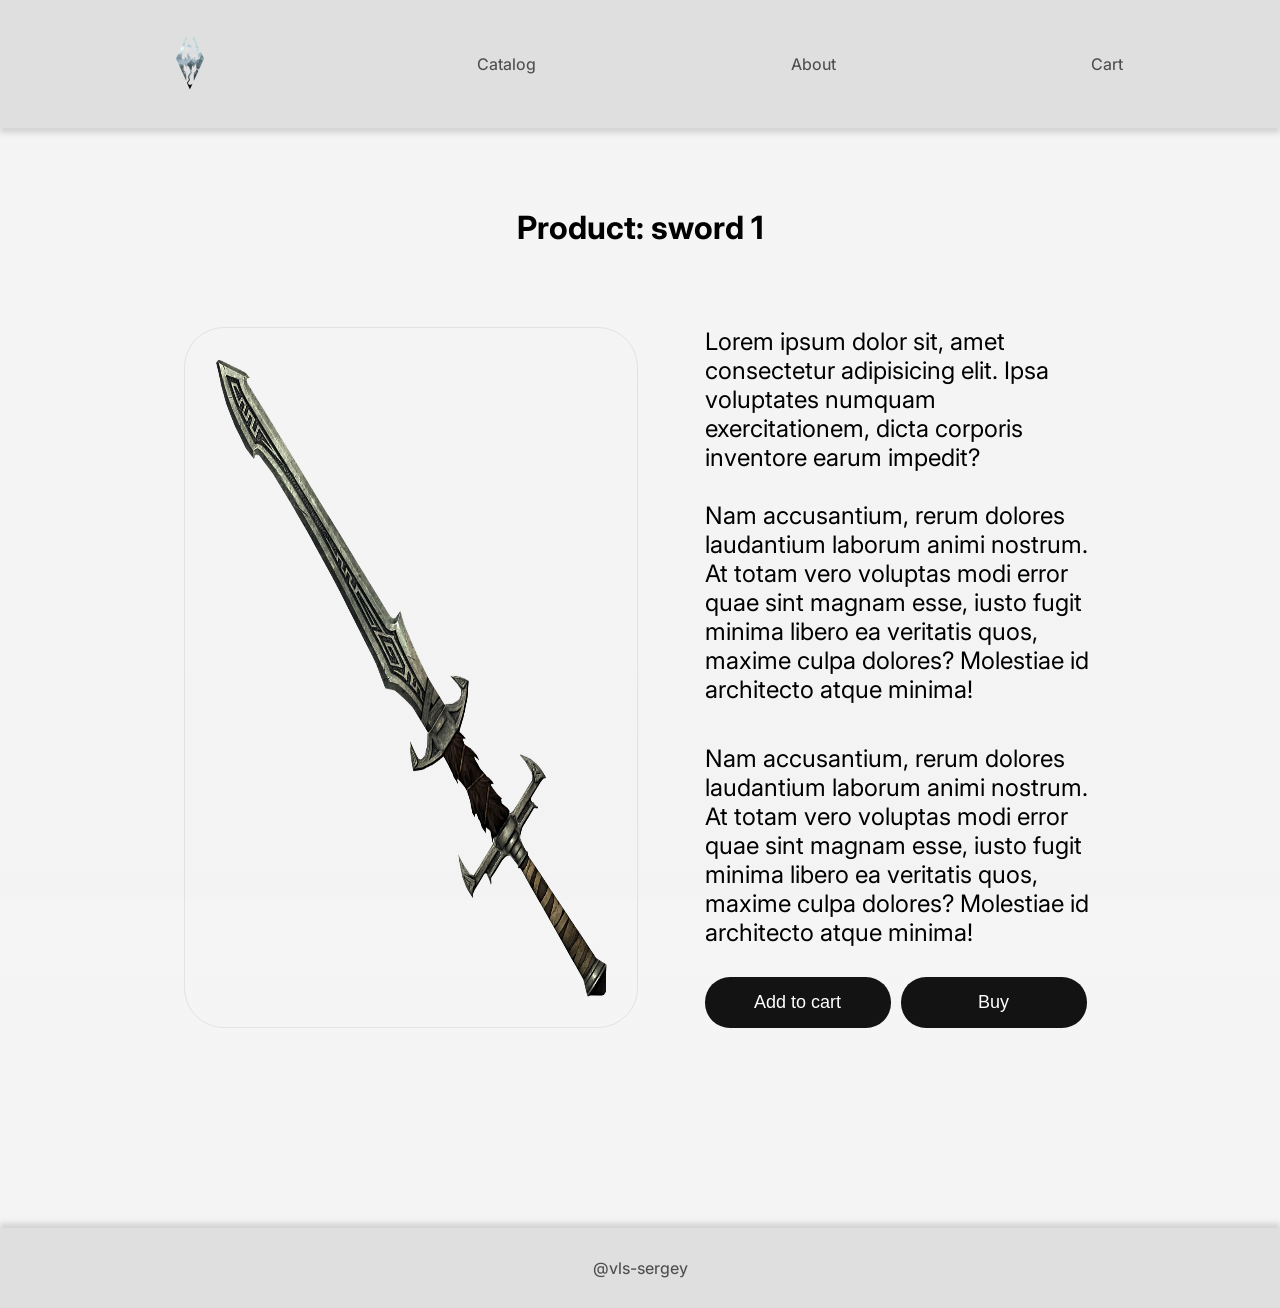
==== item.html @ 7fe6c7fb "Add files via upload" ====
<!DOCTYPE html>
<html lang="en">
<head>
    <meta charset="UTF-8">
    <meta name="viewport" content="width=device-width, initial-scale=1.0">
    <title>Item page</title>
    <link href="https://fonts.googleapis.com/css2?family=Inter&display=swap" rel="stylesheet">
    <link rel="stylesheet" href="styles.css">
    
</head>
<body>
    <header class="top-bar">
        
        <nav>
            
           <ul>
            <li><a href="index.html"><img src="Images/logo.png" alt=""></a></li>
            <li><a href="index.html"> Catalog</a></li>
            <li><a href="#"> About</a></li>
            <li><a href="#"> Cart</a></li>
        </ul>
        </nav>
    </header>
    <div id="catalog"><h1>Product: sword 1</h1></div>
    <div class="item">

        <img  src="Images/sword1.webp" alt="">

        <div class = "right-side">
             <p>Lorem ipsum dolor sit, amet consectetur adipisicing elit. Ipsa voluptates numquam exercitationem, dicta corporis inventore earum impedit? 
                <br/><br/>Nam accusantium, rerum dolores laudantium laborum animi nostrum. At totam vero voluptas modi error quae sint magnam esse, iusto fugit minima libero ea veritatis quos, maxime culpa dolores? Molestiae id architecto atque minima!</p>
                <br/><br/><p>Nam accusantium, rerum dolores laudantium laborum animi nostrum. At totam vero voluptas modi error quae sint magnam esse, iusto fugit minima libero ea veritatis quos, maxime culpa dolores? Molestiae id architecto atque minima!</p>
            
            <div class = "buttons">
                <button id="addToCartButton">Add to cart</button>
                <button id="buyButton">Buy</button>
            </div>
              
        </div>
       
    </div>
        


     <footer>
        <nav>
           <ul>
            <li><a href="#">@vls-sergey</a></li>
           
        </ul>
        </nav>
     </footer>

     <script src="index.js"></script>
     </body>

</html>
---- styles.css ----
*{
    margin: 0;
    padding: 0;
}

body{
    font-family: Inter, system-ui, sans-serif;
    background:linear-gradient(to top,#f3f3f3,#f5f5f5 );
    height: 100vh;
}

header{
    top: 0;
    position: sticky;
    width: 100%;
    box-shadow: 0px 5px 5px rgba(182, 182, 182, 0.5);
}

footer{
    width: 100%;
    margin-top: 30px;
    box-shadow: 0px -5px 5px rgba(182, 182, 182, 0.5);

}

nav{
    background-color: rgba(218, 218, 218, 0.8);
    padding: 0%;
    margin: 0%;
    width: 100%;
}

.top-bar nav img{
    height: 64px;
}

nav ul{
    list-style-type: none;
    padding: 30px;
    display:  flex;
    justify-content: space-around;
    align-items: center;
  
}


nav ul a{
    transition: all .25s ease;
    color: rgb(78, 78, 78);
    text-decoration: none;
    font-weight: 450;
    
}

nav ul a:hover{
    color:rgb(24, 24, 24);
}



#catalog{
    margin-top: 80px;
     text-align: center;
}

.products{
    margin-top: 80px;
    margin-bottom: 80px;
    display: flex;
    justify-content: space-evenly;
    flex-wrap: wrap;
    gap: 15px;
   
}

.products .product-item{
   border: 1px solid #e2e2e2;
   padding: 30px;
   box-shadow: 0px 5px 20px rgba(216, 216, 216, 0.5);
   border-radius: 40px;
   margin-top: 25px;
    width: 20%;
}

.products .product-item:hover{
     box-shadow: 0px 10px 20px rgba(192, 192, 192, 0.5);
     transition: 0.3s ease;
}

.products .product-item .product-title{

    font-weight: 600;
   
}

.products .product-item img{
    height: 300px;
    margin-bottom: 80px;

}
.product-item .product-actions{
    display: flex;
    justify-content: center;
    gap: 10px;
}

.products .product-item  a{
      text-decoration: none;
      border-radius: 25px;
      color: white;
      background-color: #131313;
      padding: 15px;
      margin-top: 30px;
      width: 50%;
      text-align: center;
}

.item{

    display:  flex;
    justify-content:space-around;
    margin: 80px 150px 200px;

}

.item img
{
    width:40%;
    border: 1px solid #e2e2e2;
    padding: 30px;
    border-radius: 40px;
}

.item .right-side
{
    width:40%;
}

.item p
{
   font-size: 24px;
}
.item .buttons{
    display: flex;
    justify-content: space-evenly;
}

.item button
{
    border:none;
    border-radius: 25px;
    color: white;
    background-color: #131313;
    padding: 15px;
    margin-top: 30px;
    margin-right: 10px;
    width: 50%;
    text-align: center;
    cursor: pointer;
    transition: all .2s ease;
    font-size: 18px;
}

.item button:hover
{
    background-color: #3b3b3b;
}
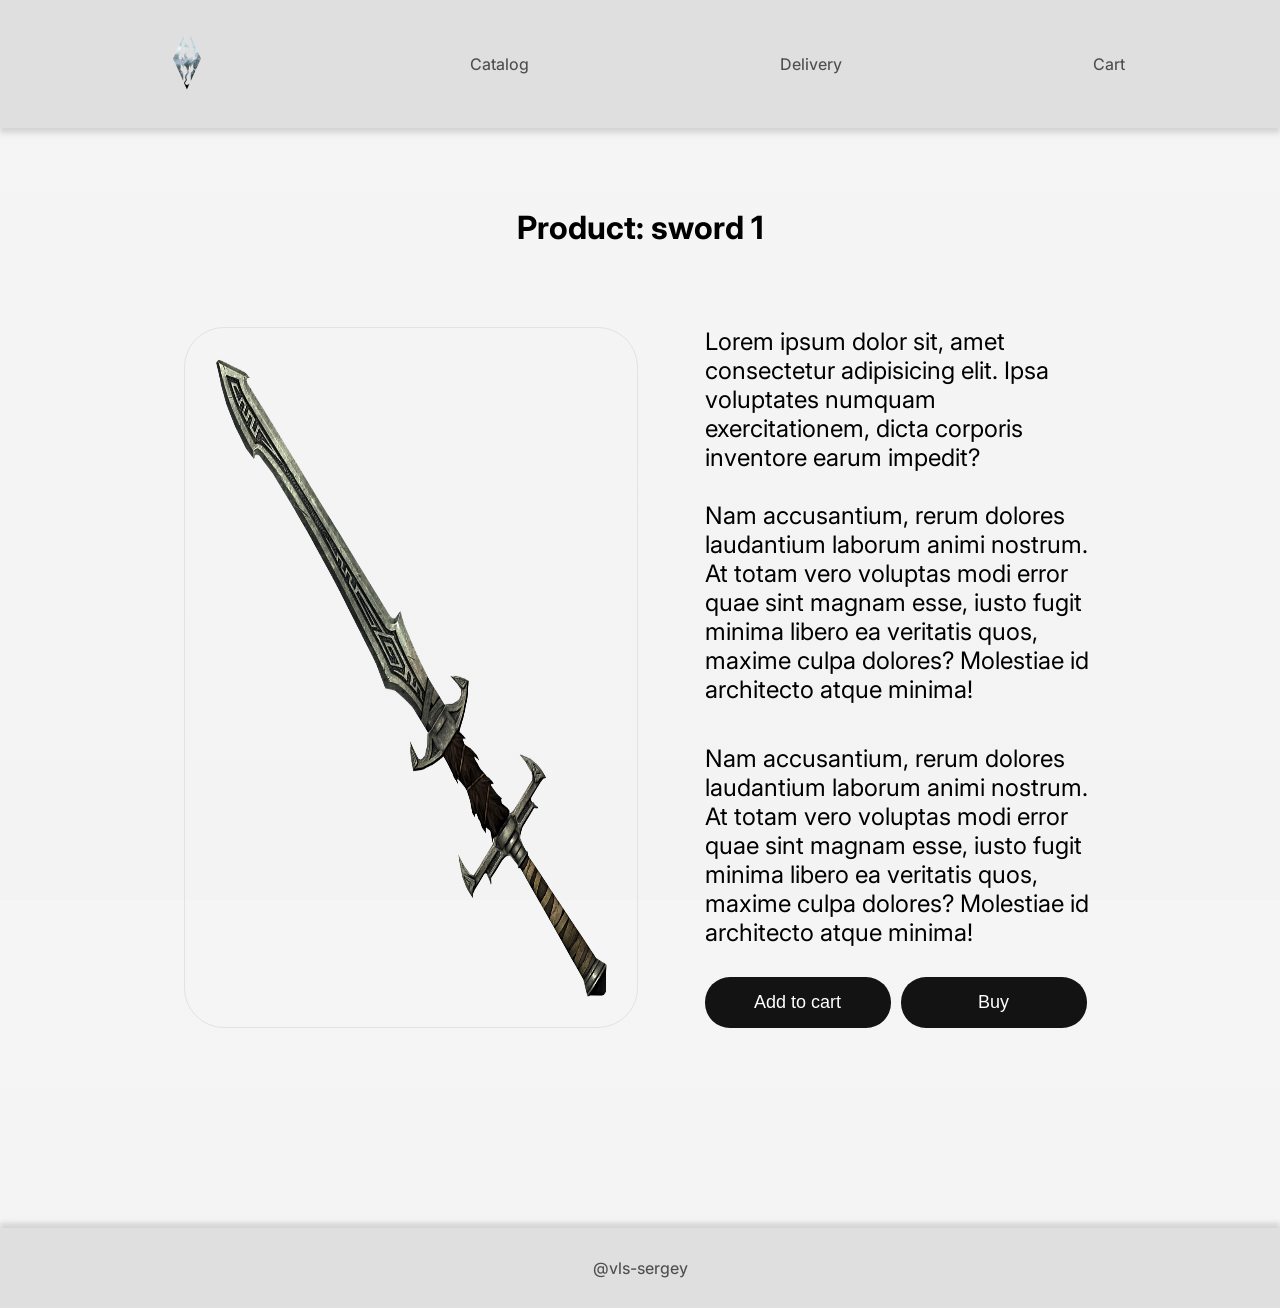
==== commit 6930b2ea: "Add files via upload" ====
--- a/item.html
+++ b/item.html
@@ -6,6 +6,20 @@
     <title>Item page</title>
     <link href="https://fonts.googleapis.com/css2?family=Inter&display=swap" rel="stylesheet">
     <link rel="stylesheet" href="styles.css">
+
+    <!-- Yandex.Metrika counter -->
+<script type="text/javascript">
+    (function(m,e,t,r,i,k,a){
+        m[i]=m[i]||function(){(m[i].a=m[i].a||[]).push(arguments)};
+        m[i].l=1*new Date();
+        for (var j = 0; j < document.scripts.length; j++) {if (document.scripts[j].src === r) { return; }}
+        k=e.createElement(t),a=e.getElementsByTagName(t)[0],k.async=1,k.src=r,a.parentNode.insertBefore(k,a)
+    })(window, document,'script','https://mc.yandex.ru/metrika/tag.js?id=109646954', 'ym');
+
+    ym(109646954, 'init', {ssr:true, webvisor:true, clickmap:true, ecommerce:"dataLayer", referrer: document.referrer, url: location.href, accurateTrackBounce:true, trackLinks:true});
+</script>
+<noscript><div><img src="https://mc.yandex.ru/watch/109646954" style="position:absolute; left:-9999px;" alt="" /></div></noscript>
+<!-- /Yandex.Metrika counter -->
     
 </head>
 <body>
@@ -16,12 +30,12 @@
            <ul>
             <li><a href="index.html"><img src="Images/logo.png" alt=""></a></li>
             <li><a href="index.html"> Catalog</a></li>
-            <li><a href="#"> About</a></li>
+            <li><a href="#"> Delivery</a></li>
             <li><a href="#"> Cart</a></li>
         </ul>
         </nav>
     </header>
-    <div id="catalog"><h1>Product: sword 1</h1></div>
+    <div id="catalog"><h1 id = "product-name">Product: sword 1</h1></div>
     <div class="item">
 
         <img  src="Images/sword1.webp" alt="">
@@ -51,7 +65,7 @@
         </nav>
      </footer>
 
-     <script src="index.js"></script>
+     <script src="item.js"></script>
      </body>
 
 </html>
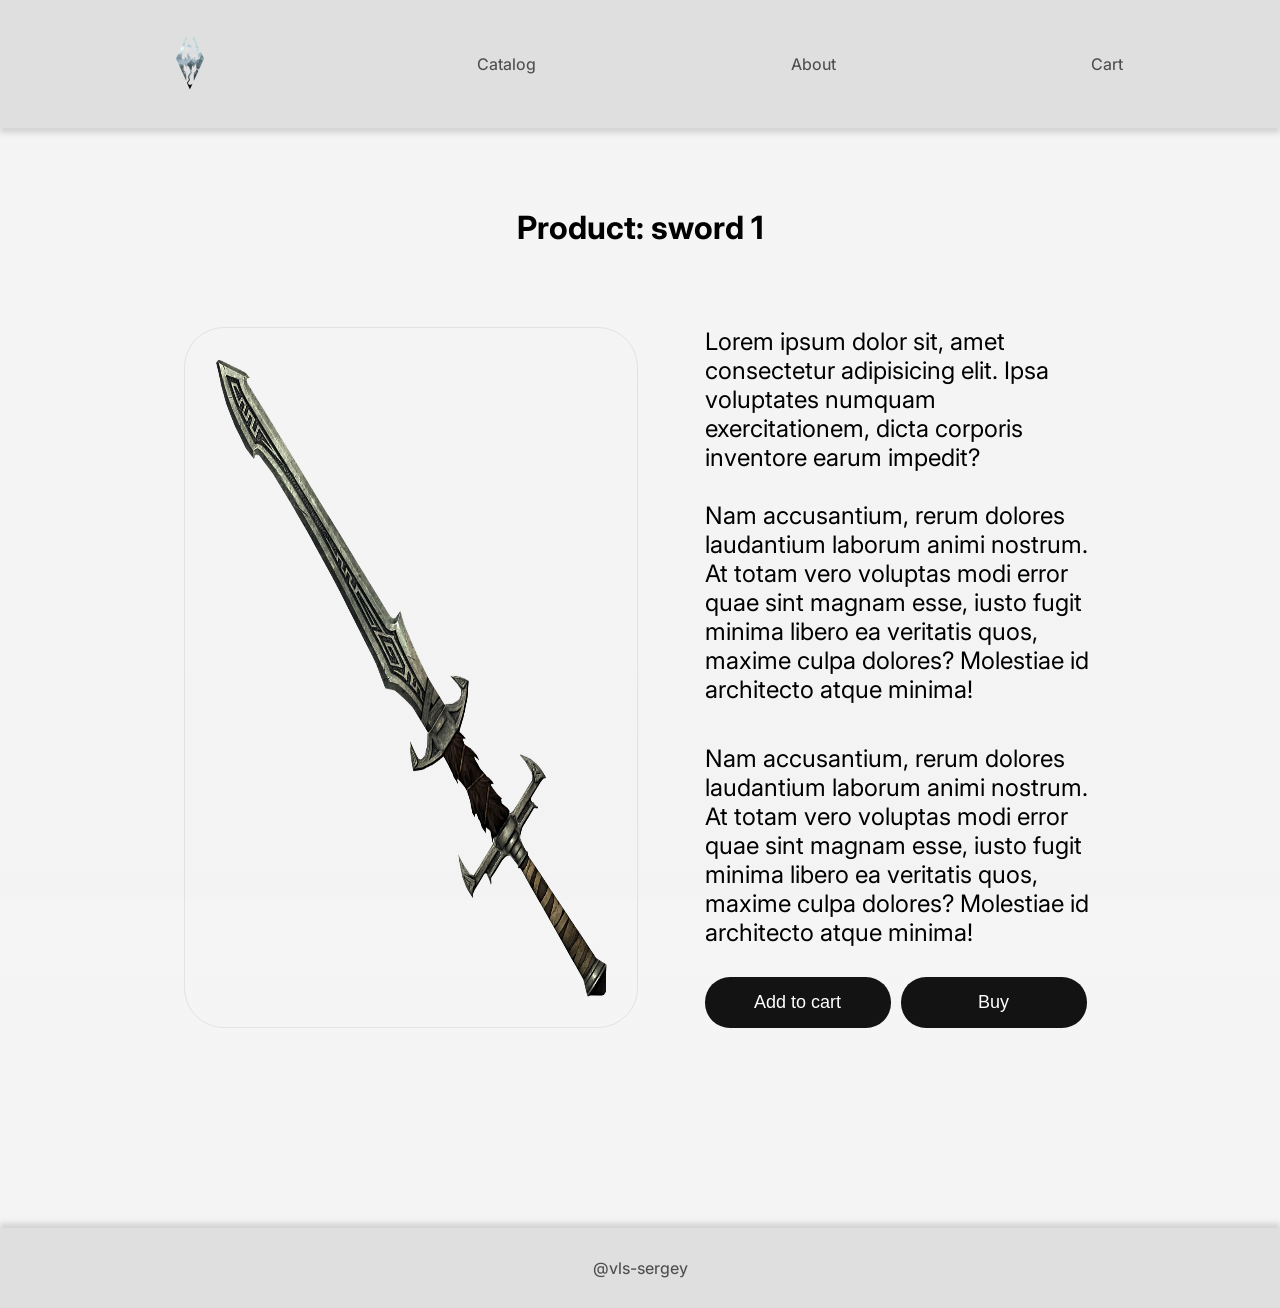
==== commit 12c0a32e: "Add files via upload" ====
--- a/item.html
+++ b/item.html
@@ -30,7 +30,7 @@
            <ul>
             <li><a href="index.html"><img src="Images/logo.png" alt=""></a></li>
             <li><a href="index.html"> Catalog</a></li>
-            <li><a href="#"> Delivery</a></li>
+            <li><a href="#"> About</a></li>
             <li><a href="#"> Cart</a></li>
         </ul>
         </nav>
